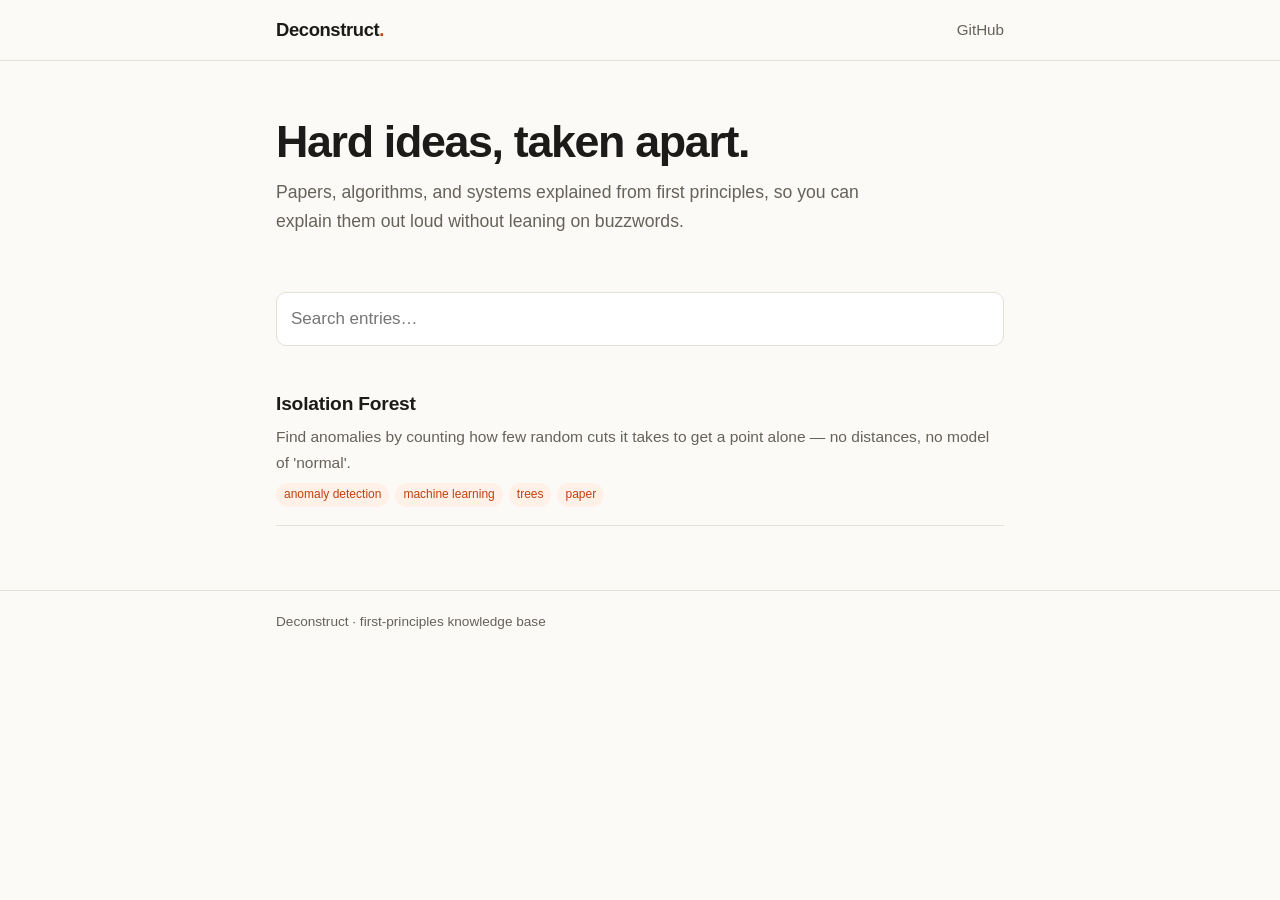
==== index.html @ 8f63584b "Build the Deconstruct site and add the Isolation Forest entry Static, no-build-step knowledge base: " ====
<!doctype html>
<html lang="en">
<head>
  <meta charset="utf-8">
  <meta name="viewport" content="width=device-width, initial-scale=1">
  <title>Deconstruct</title>
  <meta name="description" content="Dense technical ideas, rebuilt from first principles in plain language.">
  <link rel="stylesheet" href="assets/style.css">
</head>
<body>
  <header class="site-header">
    <div class="wrap">
      <a class="brand" href="./">Deconstruct<span>.</span></a>
      <nav><a href="https://github.com/clarkngo/deconstruct">GitHub</a></nav>
    </div>
  </header>

  <main class="wrap">
    <section class="hero">
      <h1>Hard ideas, taken apart.</h1>
      <p>Papers, algorithms, and systems explained from first principles, so you can explain them out loud without leaning on buzzwords.</p>
    </section>

    <input id="q" class="search" type="search" placeholder="Search entries…" autocomplete="off" aria-label="Search entries">
    <ul id="list" class="entry-list" aria-live="polite"></ul>
  </main>

  <footer class="site-footer">
    <div class="wrap">Deconstruct · first-principles knowledge base</div>
  </footer>

  <script>
    const list = document.getElementById('list');
    const q = document.getElementById('q');
    let entries = [];

    const esc = s => String(s).replace(/[&<>"']/g, c => ({'&':'&amp;','<':'&lt;','>':'&gt;','"':'&quot;',"'":'&#39;'}[c]));

    function render(filter = '') {
      const f = filter.trim().toLowerCase();
      const shown = entries.filter(e =>
        !f || [e.title, e.summary, ...(e.tags || [])].join(' ').toLowerCase().includes(f));
      list.innerHTML = shown.length ? shown.map(e => `
        <li><a href="entry.html?e=${encodeURIComponent(e.slug)}">
          <h2>${esc(e.title)}</h2>
          <p>${esc(e.summary)}</p>
          <div class="tags">${(e.tags || []).map(t => `<span class="tag">${esc(t)}</span>`).join('')}</div>
        </a></li>`).join('')
        : `<li class="empty">No entries match “${esc(filter)}”.</li>`;
    }

    fetch('entries.json')
      .then(r => r.json())
      .then(data => {
        entries = data.sort((a, b) => (b.date || '').localeCompare(a.date || ''));
        render();
      })
      .catch(() => { list.innerHTML = '<li class="empty">Couldn’t load entries.</li>'; });

    q.addEventListener('input', () => render(q.value));
  </script>
</body>
</html>
---- assets/style.css ----
:root {
  --bg: #fbfaf7;
  --surface: #ffffff;
  --text: #1c1b19;
  --muted: #66625a;
  --border: #e4e0d8;
  --accent: #c2410c;
  --accent-soft: #fff1e8;
  --note-bg: #eef4ff;
  --note-border: #3b6fd8;
  --code-bg: #f3f1ec;
  --maxw: 760px;
}
@media (prefers-color-scheme: dark) {
  :root:not([data-theme="light"]) {
    --bg: #141412;
    --surface: #1c1c1a;
    --text: #ecebe6;
    --muted: #a19d94;
    --border: #2f2e2a;
    --accent: #fb8a4c;
    --accent-soft: #2a1d15;
    --note-bg: #17213a;
    --note-border: #6f9bf0;
    --code-bg: #24231f;
  }
}
:root[data-theme="dark"] {
  --bg: #141412;
  --surface: #1c1c1a;
  --text: #ecebe6;
  --muted: #a19d94;
  --border: #2f2e2a;
  --accent: #fb8a4c;
  --accent-soft: #2a1d15;
  --note-bg: #17213a;
  --note-border: #6f9bf0;
  --code-bg: #24231f;
}

* { box-sizing: border-box; }
html { -webkit-text-size-adjust: 100%; }
body {
  margin: 0;
  background: var(--bg);
  color: var(--text);
  font: 17px/1.65 -apple-system, BlinkMacSystemFont, "Segoe UI", Inter, Roboto, sans-serif;
}
a { color: var(--accent); }
.wrap { max-width: var(--maxw); margin: 0 auto; padding: 0 16px; }

/* Header */
.site-header { border-bottom: 1px solid var(--border); }
.site-header .wrap { display: flex; align-items: center; justify-content: space-between; height: 60px; }
.brand { font-weight: 800; letter-spacing: -0.02em; font-size: 1.15rem; color: var(--text); text-decoration: none; }
.brand span { color: var(--accent); }
.site-header nav a { color: var(--muted); text-decoration: none; font-size: 0.95rem; }
.site-header nav a:hover { color: var(--text); }

/* Home */
.hero { padding: 56px 0 28px; }
.hero h1 { font-size: clamp(2rem, 6vw, 2.8rem); line-height: 1.1; letter-spacing: -0.03em; margin: 0 0 12px; }
.hero p { color: var(--muted); margin: 0; font-size: 1.1rem; max-width: 34em; }
.search {
  width: 100%; margin: 28px 0 8px; padding: 12px 14px;
  font: inherit; color: var(--text); background: var(--surface);
  border: 1px solid var(--border); border-radius: 10px;
}
.search:focus { outline: 2px solid var(--accent); outline-offset: 1px; }
.entry-list { list-style: none; padding: 0; margin: 16px 0 64px; }
.entry-list li { border-bottom: 1px solid var(--border); }
.entry-list a { display: block; padding: 18px 0; text-decoration: none; color: var(--text); }
.entry-list a:hover h2 { color: var(--accent); }
.entry-list h2 { margin: 0 0 4px; font-size: 1.2rem; letter-spacing: -0.01em; }
.entry-list p { margin: 0; color: var(--muted); font-size: 0.97rem; }
.tags { display: flex; flex-wrap: wrap; gap: 6px; margin-top: 8px; }
.tag { font-size: 0.75rem; padding: 2px 8px; border-radius: 999px; background: var(--accent-soft); color: var(--accent); }
.empty { color: var(--muted); padding: 24px 0; }

/* Entry */
.entry { padding: 40px 0 80px; }
.entry .crumb { font-size: 0.9rem; margin-bottom: 20px; display: inline-block; text-decoration: none; color: var(--muted); }
.entry .crumb:hover { color: var(--text); }
.entry h1 { font-size: clamp(1.9rem, 5.5vw, 2.5rem); line-height: 1.15; letter-spacing: -0.03em; margin: 0 0 20px; }
.entry h2 { font-size: 1.35rem; letter-spacing: -0.01em; margin: 40px 0 12px; }
.entry h3 { font-size: 1.1rem; margin: 28px 0 8px; }
.entry hr { border: 0; border-top: 1px solid var(--border); margin: 36px 0; }
.entry li { margin: 6px 0; }
.entry strong { font-weight: 650; }
.entry blockquote {
  margin: 20px 0; padding: 14px 18px; border-left: 4px solid var(--border);
  background: var(--surface); border-radius: 0 10px 10px 0;
}
.entry blockquote p { margin: 6px 0; }
.entry blockquote.pitch { border-left-color: var(--accent); background: var(--accent-soft); font-size: 1.05rem; }
.entry blockquote.note { border-left-color: var(--note-border); background: var(--note-bg); }
.entry code { font: 0.88em ui-monospace, SFMono-Regular, Menlo, monospace; background: var(--code-bg); padding: 1px 5px; border-radius: 5px; }
.entry pre { background: var(--code-bg); padding: 14px 16px; border-radius: 10px; overflow-x: auto; }
.entry pre code { background: none; padding: 0; }
.entry table { border-collapse: collapse; width: 100%; display: block; overflow-x: auto; font-size: 0.95rem; }
.entry th, .entry td { border: 1px solid var(--border); padding: 8px 10px; text-align: left; }
.entry img { max-width: 100%; }
.entry .source { color: var(--muted); font-size: 0.9rem; }

.site-footer { border-top: 1px solid var(--border); color: var(--muted); font-size: 0.85rem; padding: 20px 0 40px; }
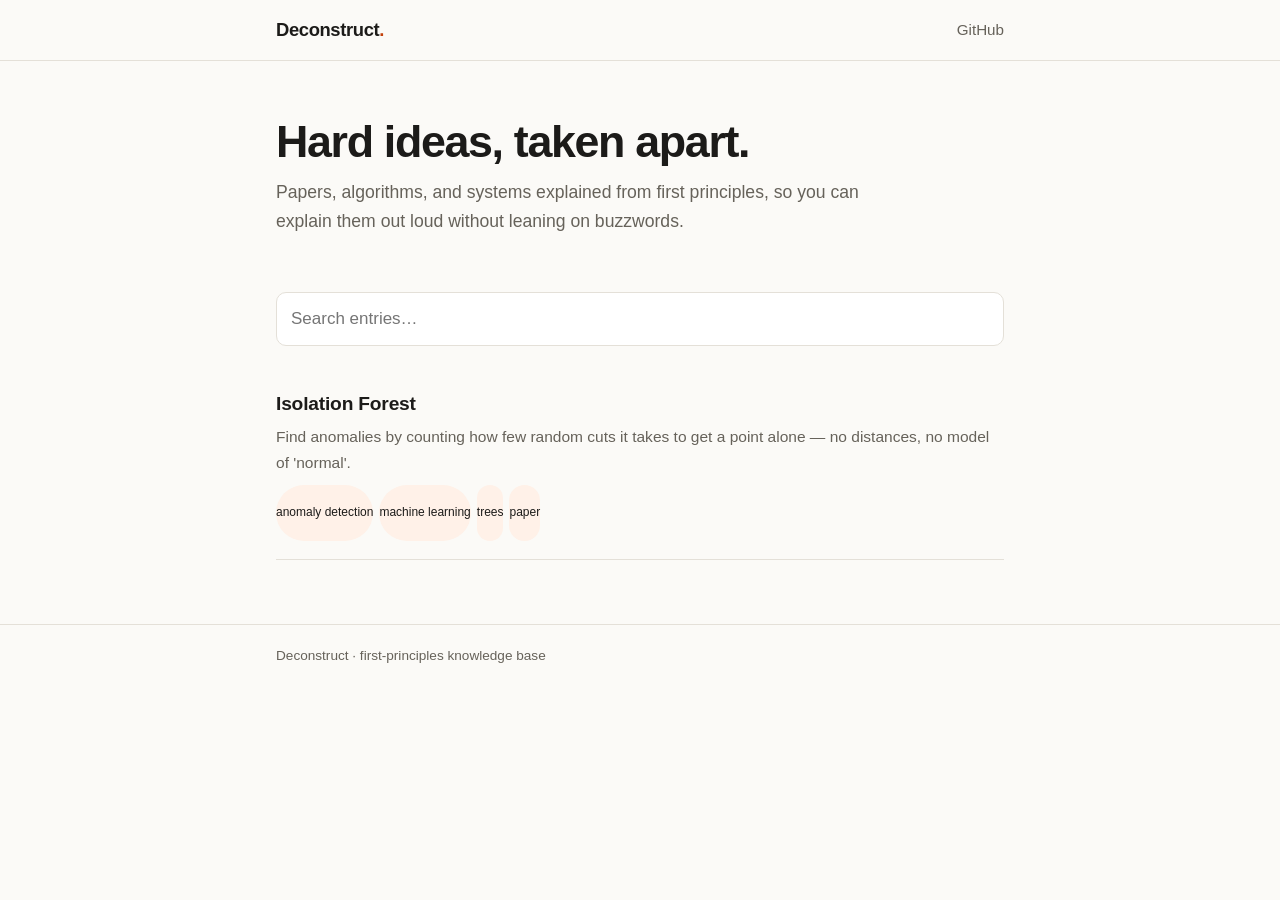
==== commit 80fbc680: "Add connections between entries and clickable tags Entries can now declare typed links (builds-on, c" ====
--- a/index.html
+++ b/index.html
@@ -22,6 +22,7 @@
     </section>
 
     <input id="q" class="search" type="search" placeholder="Search entries…" autocomplete="off" aria-label="Search entries">
+    <p id="active-tag" class="active-tag" hidden></p>
     <ul id="list" class="entry-list" aria-live="polite"></ul>
   </main>
 
@@ -32,21 +33,35 @@
   <script>
     const list = document.getElementById('list');
     const q = document.getElementById('q');
+    const activeTag = document.getElementById('active-tag');
     let entries = [];
+    let tag = new URLSearchParams(location.search).get('tag') || '';
 
     const esc = s => String(s).replace(/[&<>"']/g, c => ({'&':'&amp;','<':'&lt;','>':'&gt;','"':'&quot;',"'":'&#39;'}[c]));
+    const tagLink = t => `<a class="tag" href="?tag=${encodeURIComponent(t)}" data-tag="${esc(t)}">${esc(t)}</a>`;
+
+    function setTag(t) {
+      tag = t;
+      history.replaceState(null, '', t ? `?tag=${encodeURIComponent(t)}` : location.pathname);
+      render(q.value);
+    }
 
     function render(filter = '') {
       const f = filter.trim().toLowerCase();
+      activeTag.hidden = !tag;
+      activeTag.innerHTML = tag ? `Tagged <span class="tag">${esc(tag)}</span> <button type="button" class="clear">Clear</button>` : '';
       const shown = entries.filter(e =>
-        !f || [e.title, e.summary, ...(e.tags || [])].join(' ').toLowerCase().includes(f));
+        (!tag || (e.tags || []).includes(tag)) &&
+        (!f || [e.title, e.summary, ...(e.tags || [])].join(' ').toLowerCase().includes(f)));
       list.innerHTML = shown.length ? shown.map(e => `
-        <li><a href="entry.html?e=${encodeURIComponent(e.slug)}">
-          <h2>${esc(e.title)}</h2>
-          <p>${esc(e.summary)}</p>
-          <div class="tags">${(e.tags || []).map(t => `<span class="tag">${esc(t)}</span>`).join('')}</div>
-        </a></li>`).join('')
-        : `<li class="empty">No entries match “${esc(filter)}”.</li>`;
+        <li>
+          <a href="entry.html?e=${encodeURIComponent(e.slug)}">
+            <h2>${esc(e.title)}</h2>
+            <p>${esc(e.summary)}</p>
+          </a>
+          <div class="tags">${(e.tags || []).map(tagLink).join('')}</div>
+        </li>`).join('')
+        : `<li class="empty">No entries match${tag ? ` the tag “${esc(tag)}”` : ''}${f ? ` “${esc(filter)}”` : ''}.</li>`;
     }
 
     fetch('entries.json')
@@ -58,6 +73,13 @@
       .catch(() => { list.innerHTML = '<li class="empty">Couldn’t load entries.</li>'; });
 
     q.addEventListener('input', () => render(q.value));
+    list.addEventListener('click', ev => {
+      const t = ev.target.closest('a[data-tag]');
+      if (t) { ev.preventDefault(); setTag(t.dataset.tag); }
+    });
+    activeTag.addEventListener('click', ev => {
+      if (ev.target.closest('.clear')) setTag('');
+    });
   </script>
 </body>
 </html>
--- a/assets/style.css
+++ b/assets/style.css
@@ -74,7 +74,12 @@
 .entry-list h2 { margin: 0 0 4px; font-size: 1.2rem; letter-spacing: -0.01em; }
 .entry-list p { margin: 0; color: var(--muted); font-size: 0.97rem; }
 .tags { display: flex; flex-wrap: wrap; gap: 6px; margin-top: 8px; }
-.tag { font-size: 0.75rem; padding: 2px 8px; border-radius: 999px; background: var(--accent-soft); color: var(--accent); }
+.entry-list .tags { margin: -8px 0 18px; }
+.tag { font-size: 0.75rem; padding: 2px 8px; border-radius: 999px; background: var(--accent-soft); color: var(--accent); text-decoration: none; }
+a.tag:hover { outline: 1px solid var(--accent); }
+.active-tag { display: flex; align-items: center; gap: 8px; color: var(--muted); font-size: 0.9rem; margin: 8px 0 0; }
+.active-tag[hidden] { display: none; }
+.active-tag .clear { font: inherit; font-size: 0.85rem; color: var(--accent); background: none; border: 0; padding: 0; cursor: pointer; text-decoration: underline; }
 .empty { color: var(--muted); padding: 24px 0; }
 
 /* Entry */
@@ -100,6 +105,13 @@
 .entry table { border-collapse: collapse; width: 100%; display: block; overflow-x: auto; font-size: 0.95rem; }
 .entry th, .entry td { border: 1px solid var(--border); padding: 8px 10px; text-align: left; }
 .entry img { max-width: 100%; }
+.connections { margin-top: 48px; padding-top: 8px; border-top: 1px solid var(--border); }
+.connections h2 { font-size: 1.1rem; margin: 24px 0 12px; }
+.connections dl { margin: 0 0 16px; display: grid; grid-template-columns: max-content 1fr; gap: 8px 20px; }
+.connections dt { color: var(--muted); font-size: 0.9rem; }
+.connections dd { margin: 0; display: flex; flex-wrap: wrap; gap: 4px 14px; }
+.connections .unwritten { color: var(--muted); border-bottom: 1px dashed var(--border); cursor: help; }
+@media (max-width: 480px) { .connections dl { grid-template-columns: 1fr; gap: 2px; } .connections dd { margin-bottom: 10px; } }
 .entry .source { color: var(--muted); font-size: 0.9rem; }
 
 .site-footer { border-top: 1px solid var(--border); color: var(--muted); font-size: 0.85rem; padding: 20px 0 40px; }
